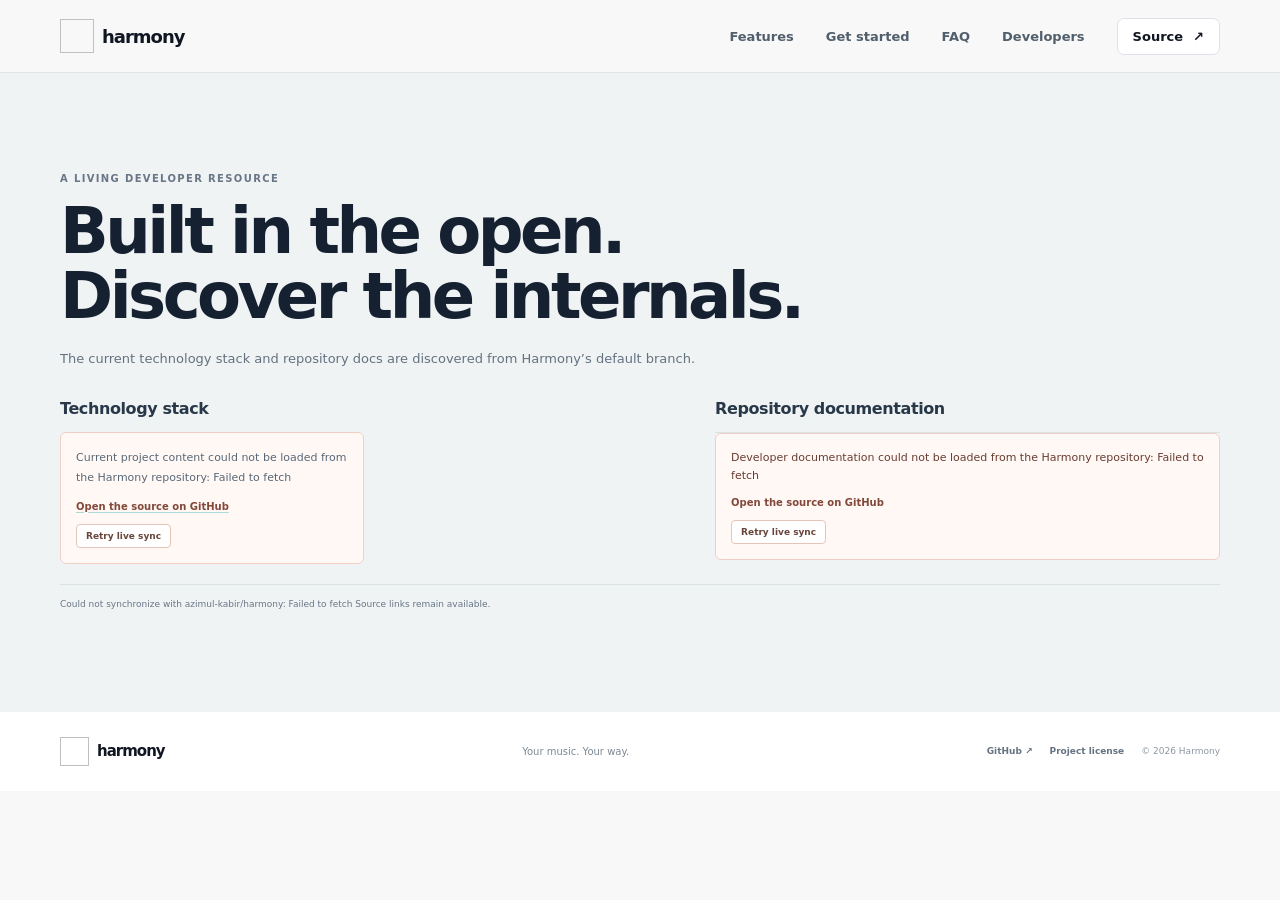
==== developers.html @ 76d9accb "Build live-synced Harmony developer site Co-authored-by: Copilot App <223556219+Copilot@users.norepl" ====
<!doctype html>
<html lang="en">
  <head>
    <meta charset="utf-8">
    <meta name="viewport" content="width=device-width, initial-scale=1">
    <meta name="theme-color" content="#f7f8f7">
    <meta name="description" content="Explore Harmony's technology stack, architecture, configuration, and API documentation from its source repository.">
    <link rel="canonical" href="https://harmony.azimulkabir.com/developers.html">
    <title>Developers · Harmony</title>
    <link id="site-icon" rel="icon" type="image/png">
    <link rel="stylesheet" href="styles.css">
    <script src="site-shell.js" defer></script>
    <script src="script.js" defer></script>
  </head>
  <body data-page="developers">
    <div data-site-header></div>
    <main>
      <section class="developers section-pad">
        <div class="container">
          <p class="eyebrow">A LIVING DEVELOPER RESOURCE</p>
          <h1 class="page-heading">Built in the open.<br>Discover the internals.</h1>
          <p class="page-lede">The current technology stack and repository docs are discovered from Harmony’s default branch.</p>
          <div class="developer-layout">
            <section>
              <h2 class="subsection-title">Technology stack</h2>
              <div class="tech-grid live-content markdown-content" id="live-tech-stack" aria-live="polite">
                <p class="source-loading">Loading the current stack…</p>
              </div>
            </section>
            <section>
              <h2 class="subsection-title">Repository documentation</h2>
              <div class="doc-list live-content" id="live-developer-docs" aria-live="polite">
                <p class="source-loading">Finding developer documentation…</p>
              </div>
            </section>
          </div>
          <p class="source-status" data-source-status>Fetching current developer documentation…</p>
        </div>
      </section>
    </main>
    <div data-site-footer></div>
  </body>
</html>
---- styles.css ----
:root {
  color-scheme: light;
  --paper: #f7f8f7;
  --white: #fff;
  --ink: #101722;
  --muted: #637080;
  --line: #e4e8ec;
  --navy: #0d1625;
  --teal: #25c9b9;
  --teal-dark: #107f7b;
  --font-body: 'Avenir Next', Avenir, system-ui, sans-serif;
  --font-display: 'Avenir Next', Avenir, system-ui, sans-serif;
}

* { box-sizing: border-box; }
html { scroll-behavior: smooth; scroll-padding-top: 88px; }
body { margin: 0; background: var(--paper); color: var(--ink); font-family: var(--font-body); font-size: 15px; -webkit-font-smoothing: antialiased; }
a { color: inherit; text-decoration: none; }
button { font: inherit; }
img { display: block; max-width: 100%; }
.container { width: min(1160px, calc(100% - 64px)); margin: 0 auto; }
.site-header { position: sticky; z-index: 10; top: 0; border-bottom: 1px solid rgba(15, 25, 39, .08); background: rgba(247, 248, 247, .92); backdrop-filter: blur(16px); }
.nav { height: 72px; display: flex; align-items: center; justify-content: space-between; }
.brand { display: inline-flex; align-items: center; gap: 8px; font-family: var(--font-display); font-size: 18px; font-weight: 800; letter-spacing: -1px; }
.brand img { width: 34px; height: 34px; object-fit: contain; }
.nav-links { display: flex; align-items: center; gap: 32px; color: #515e6c; font-size: 13px; font-weight: 600; }
.nav-links a:not(.nav-github):hover, .footer-links a:hover { color: var(--teal-dark); }
.nav-github { display: inline-flex; align-items: center; gap: 10px; padding: 10px 15px; border: 1px solid #dce2e8; border-radius: 7px; color: var(--ink); background: white; }
.nav-github:hover { border-color: #aebdc8; }
.menu-toggle { display: none; }
.hero { padding: 72px 0 0; }
.hero-heading { display: grid; grid-template-columns: 1fr .74fr; gap: 60px; align-items: end; margin-bottom: 37px; }
.eyebrow { display: flex; align-items: center; gap: 8px; margin: 0 0 15px; color: #687687; font-size: 10px; font-weight: 700; letter-spacing: 1.35px; }
.live-dot { width: 7px; height: 7px; flex: 0 0 7px; border-radius: 50%; background: #25bfa4; box-shadow: 0 0 0 3px rgba(37, 191, 164, .12); }
h1, h2, h3, p { margin-top: 0; }
h1, h2, h3 { font-family: var(--font-display); }
.hero h1 { margin: 0; color: #111c2a; font-size: clamp(54px, 7vw, 82px); font-weight: 600; letter-spacing: -5.5px; line-height: .98; }
.hero h1 span { color: #178a89; }
.hero-intro { padding-bottom: 5px; }
.hero-intro > p { max-width: 450px; margin-bottom: 19px; color: #596776; font-size: 15px; line-height: 1.75; }
.hero-actions { display: flex; align-items: center; gap: 23px; }
.button { min-height: 44px; display: inline-flex; align-items: center; justify-content: center; gap: 14px; padding: 0 16px; border-radius: 6px; font-size: 12px; font-weight: 700; transition: background .2s ease, transform .2s ease; }
.button:hover { transform: translateY(-1px); }
.button-dark { background: var(--navy); color: white; }
.button-dark:hover { background: #202e41; }
.text-link { display: inline-flex; align-items: center; gap: 7px; color: #293849; font-size: 11px; font-weight: 700; }
.text-link:hover { color: var(--teal-dark); }
.hero-image { overflow: hidden; margin: 0; border: 1px solid #e2e6e8; border-radius: 11px; background: #111925; box-shadow: 0 20px 50px rgba(24, 39, 52, .1); }
.hero-image img { width: 100%; height: auto; }
.hero-meta { display: flex; justify-content: space-between; padding: 15px 1px 0; color: #778392; font-size: 10px; }
.hero-meta > span:first-child { display: flex; align-items: center; gap: 8px; }
.hero-meta .live-dot { width: 6px; height: 6px; flex-basis: 6px; }
.hero-release a { color: #283c50; font-weight: 700; }
.home-hero .source-status { margin-top: 10px; padding-top: 9px; }
.home-highlights { background: #f0f3f4; }
.home-highlights .feature-grid, .home-gallery .screenshot-grid { grid-template-columns: repeat(3, minmax(0, 1fr)); }
.section-more-link { margin-top: 23px; }
.home-gallery { background: #fff; }
.home-links { background: #f7f8f7; }
.home-links-grid { display: grid; grid-template-columns: repeat(3, minmax(0, 1fr)); gap: 15px; }
.home-link-card { min-height: 155px; display: flex; flex-direction: column; align-items: flex-start; padding: 20px; border: 1px solid #e0e5e9; border-radius: 8px; background: #fff; transition: border-color .2s ease, transform .2s ease; }
.home-link-card:hover { transform: translateY(-2px); border-color: #9dc9c5; }
.home-link-card .eyebrow { margin-bottom: 16px; color: #278b89; font-size: 9px; }
.home-link-card strong { margin-bottom: 7px; color: #1c2a3a; font-size: 15px; font-weight: 600; letter-spacing: -.3px; }
.home-link-card > span:last-child { color: #697787; font-size: 10px; line-height: 1.7; }
.page-intro { background: #f0f3f4; }
.page-heading, .page-intro h1 { margin: 0; color: #152131; font-size: clamp(42px, 6vw, 64px); font-weight: 600; letter-spacing: -3.5px; line-height: 1.02; }
.page-lede { max-width: 650px; margin: 17px 0 29px; color: #647180; font-size: 13px; line-height: 1.8; }
.page-intro .feature-grid { margin-top: 32px; }
.setup .page-lede { margin-bottom: 26px; }
.setup .guide-panel { max-width: 900px; }
.setup-more { max-width: 900px; margin-top: 14px; }
.setup-more > h2 { margin: 0 0 8px; color: #213043; font: 600 18px/1.35 var(--font-display); letter-spacing: -.5px; }
.setup-more > p:not(.eyebrow) { margin-bottom: 13px; color: #697787; font-size: 10px; line-height: 1.7; }
.section-pad { padding: 100px 0; }
.features { margin-top: 91px; border-top: 1px solid var(--line); background: #f0f3f4; }
.section-heading { display: flex; justify-content: space-between; align-items: end; gap: 32px; margin-bottom: 35px; }
.section-heading .eyebrow { margin-bottom: 11px; }
.section-heading h2, .setup h2 { margin: 0; color: #152131; font-size: clamp(34px, 4vw, 46px); font-weight: 600; letter-spacing: -2.4px; line-height: 1.12; }
.section-heading > p { max-width: 340px; margin: 0 0 5px; color: #647180; font-size: 12px; line-height: 1.75; }
.feature-grid { display: grid; grid-template-columns: repeat(2, minmax(0, 1fr)); gap: 17px; }
.feature-card { overflow: hidden; border: 1px solid #e0e5e9; border-radius: 8px; background: #fbfcfc; }
.feature-copy { padding: 19px 21px 21px; }
.feature-number { display: block; margin-bottom: 14px; color: #278b89; font-size: 12px; font-weight: 700; letter-spacing: -.05px; }
.feature-copy h3, .feature-copy h4 { margin: 11px 0 7px; color: #172333; font-size: 17px; font-weight: 600; letter-spacing: -.4px; }
.feature-copy p, .feature-copy li { max-width: 510px; color: #627081; font-size: 11px; line-height: 1.8; }
.feature-copy p:last-child, .feature-copy ul:last-child { margin-bottom: 0; }
.feature-copy ul, .feature-copy ol { padding-left: 17px; }
.feature-copy li + li { margin-top: 5px; }
.source-project-link { display: inline-flex; align-items: center; gap: 7px; margin-top: 11px; color: #137e7b; font-size: 9px; font-weight: 700; }
.source-project-link:hover { color: #0c5654; }
.feature-copy pre, .markdown-content pre { overflow-x: auto; margin: 12px 0; padding: 12px; border: 1px solid #263548; border-radius: 6px; background: #0e1826; color: #e3edf5; font: 10px/1.7 'SFMono-Regular', Consolas, monospace; tab-size: 2; }
.feature-copy pre code, .markdown-content pre code { color: inherit; }
.markdown-content :not(pre) > code { padding: 2px 4px; border-radius: 3px; background: #edf2f3; color: #34505c; font: .9em 'SFMono-Regular', Consolas, monospace; overflow-wrap: anywhere; }
.markdown-content a { color: #137f7b; text-decoration: underline; text-decoration-color: #acdbd7; text-underline-offset: 2px; }
.markdown-content a:hover { color: #0b5553; }
.source-loading, .source-status { color: #687686; font-size: 11px; line-height: 1.7; }
.source-error { padding: 15px; border: 1px solid #efcfc5; border-radius: 6px; background: #fff8f5; color: #683c31; }
.source-error p { margin: 0 0 8px; font-size: 11px; line-height: 1.6; overflow-wrap: anywhere; }
.source-error a { color: #824839; font-size: 10px; font-weight: 700; }
.source-retry { display: block; margin-top: 10px; padding: 6px 9px; border: 1px solid #e5c4b9; border-radius: 4px; background: #fff; color: #68463c; cursor: pointer; font-size: 9px; font-weight: 700; }
.image-unavailable { display: grid; min-height: 100px; place-items: center; padding: 16px; color: #bdc8d4; font-size: 10px; line-height: 1.7; text-align: center; }
.release-date { color: #7a8792; font-size: 9px; }
.library-showcase { background: #fff; }
.screenshot-grid { display: grid; grid-template-columns: repeat(auto-fill, minmax(min(100%, 235px), 1fr)); gap: 14px; align-items: start; }
.screenshot-card { min-width: 0; overflow: hidden; margin: 0; border: 1px solid #e3e7eb; border-radius: 7px; background: #0d1420; }
.screenshot-card > a { display: block; overflow: hidden; background: #101722; }
.screenshot-card img { width: 100%; aspect-ratio: 1.55; object-fit: cover; object-position: top center; transition: transform .3s ease; }
.screenshot-card:hover img { transform: scale(1.025); }
.screenshot-card figcaption { display: flex; align-items: center; justify-content: space-between; gap: 10px; min-height: 41px; padding: 9px 11px; background: #fff; color: #354252; font-size: 10px; text-transform: capitalize; }
.image-arrow { color: #158a84; font-size: 14px; }
.full-gallery-link { margin-top: 21px; }
.setup { padding: 86px 0 80px; background: #f0f3f4; }
.guide-layout { display: grid; grid-template-columns: 1.35fr .65fr; gap: 20px; align-items: start; }
.guide-panel, .guide-aside { min-width: 0; padding: 21px; border: 1px solid #e0e5e9; border-radius: 8px; background: #fff; }
.content-kicker { display: flex; align-items: center; gap: 8px; margin-bottom: 15px; color: #607080; font-size: 9px; font-weight: 700; letter-spacing: .8px; }
.markdown-content h3, .markdown-content h4 { margin: 19px 0 8px; color: #203144; font-size: 16px; letter-spacing: -.3px; }
.markdown-content h2 { margin: 22px 0 10px; color: #203144; font-size: 19px; letter-spacing: -.5px; }
.markdown-content > :first-child { margin-top: 0; }
.markdown-content p, .markdown-content li { color: #586878; font-size: 11px; line-height: 1.8; }
.markdown-content li + li { margin-top: 5px; }
.markdown-content ol, .markdown-content ul { padding-left: 20px; }
.markdown-content ol > li::marker { color: #178a89; font-weight: 700; }
.markdown-content strong { color: #304255; }
.markdown-content h1 { color: #192838; font-size: 24px; }
.guide-aside { position: sticky; top: 88px; }
.guide-aside .eyebrow { font-size: 8px; letter-spacing: 1px; }
.guide-aside h3 { margin: 0 0 9px; color: #213043; font: 600 18px/1.35 var(--font-display); letter-spacing: -.5px; }
.guide-aside > p:not(.eyebrow) { margin: 0 0 15px; color: #697787; font-size: 10px; line-height: 1.7; }
.guide-aside .button { font-size: 10px; }
.guide-doc-content { margin-top: 16px; padding-top: 12px; border-top: 1px solid #e5e9ec; }
.guide-doc-content h3 { margin-top: 0; font-size: 13px; }
.guide-doc-content h4, .guide-doc-content h5, .guide-doc-content h6 { margin-top: 14px; font-size: 11px; }
.guide-doc-content p, .guide-doc-content li { font-size: 9px; }
.guide-doc-content pre { max-height: 160px; padding: 9px; font-size: 8px; }
.install-success { display: flex; gap: 11px; align-items: flex-start; margin-top: 17px; padding: 13px 15px; border: 1px solid #cfe6df; border-radius: 7px; background: #f1faf7; }
.success-mark { width: 20px; height: 20px; display: grid; flex: 0 0 20px; place-items: center; border-radius: 50%; background: #dbf0e9; color: #187263; font-size: 11px; }
.install-success p { margin: 0; color: #526c67; font-size: 10px; line-height: 1.7; }
.install-success strong { color: #23554a; }
.faq-section { background: #fff; }
.faq-list { border-top: 1px solid #e1e6e9; }
.faq-item { padding: 0 3px; border-bottom: 1px solid #e1e6e9; }
.faq-item summary { position: relative; padding: 16px 32px 16px 0; color: #233246; cursor: pointer; font-size: 13px; font-weight: 600; list-style: none; }
.faq-item summary::-webkit-details-marker { display: none; }
.faq-item summary::after { position: absolute; top: 13px; right: 2px; color: #188a86; content: '+'; font-size: 18px; font-weight: 400; }
.faq-item[open] summary::after { content: '−'; }
.faq-answer { max-width: 800px; padding: 0 28px 16px 0; }
.faq-answer p, .faq-answer li { font-size: 10px; }
.faq-source { display: inline-block; margin-top: 6px; color: #157f7c; font-size: 9px; font-weight: 700; }
.developers { background: #f0f3f4; }
.developer-layout { display: grid; grid-template-columns: 1.1fr .9fr; gap: 38px; align-items: start; }
.subsection-title { margin: 0 0 14px; color: #283849; font: 600 16px var(--font-display); letter-spacing: -.4px; }
.tech-grid { display: grid; grid-template-columns: repeat(2, minmax(0, 1fr)); gap: 10px; }
.tech-card { min-width: 0; padding: 14px; border: 1px solid #e0e5e9; border-radius: 6px; background: #fff; }
.tech-card h4 { margin: 0 0 8px; color: #267f7c; font-size: 11px; text-transform: capitalize; }
.tech-card ul { margin: 0; padding-left: 16px; }
.tech-card li { margin-top: 4px; color: #5d6c7c; font-size: 9px; line-height: 1.6; overflow-wrap: anywhere; }
.doc-list { border-top: 1px solid #dbe2e6; }
.doc-link { display: grid; grid-template-columns: minmax(0, 1fr) 18px; gap: 3px 12px; align-items: center; padding: 11px 3px; border-bottom: 1px solid #dbe2e6; }
.doc-link strong { overflow: hidden; color: #324257; font-size: 10px; text-overflow: ellipsis; text-transform: capitalize; }
.doc-link small { overflow: hidden; color: #82909c; font-size: 8px; text-overflow: ellipsis; }
.doc-link .image-arrow { grid-column: 2; grid-row: 1 / 3; }
.doc-link:hover strong { color: #137e7b; }
.source-status { margin: 20px 0 0; padding-top: 12px; border-top: 1px solid #dbe2e6; font-size: 9px; }
.source-status[role='alert'] { color: #824839; }
.site-footer { padding: 25px 0; background: white; }
.footer-inner { display: flex; align-items: center; justify-content: space-between; gap: 20px; }
.footer-brand { font-size: 15px; }
.footer-brand img { width: 29px; height: 29px; }
.footer-inner > p { margin: 0; color: #7c8893; font-size: 10px; }
.footer-links { display: flex; align-items: center; gap: 17px; color: #667382; font-size: 9px; }
.footer-links a { font-weight: 600; }
.footer-links span { color: #8b96a1; }

@media (prefers-reduced-motion: reduce) {
  *, *::before, *::after { scroll-behavior: auto !important; animation-duration: .01ms !important; animation-iteration-count: 1 !important; transition-duration: .01ms !important; }
}
@media (max-width: 840px) {
  .container { width: min(100% - 44px, 680px); }
  .hero { padding-top: 54px; }
  .hero-heading { grid-template-columns: 1fr; gap: 19px; }
  .hero-intro { max-width: 550px; }
  .hero-intro > p { margin-bottom: 14px; }
  .section-pad { padding: 77px 0; }
  .features { margin-top: 68px; }
  .section-heading { align-items: start; flex-direction: column; gap: 12px; }
  .section-heading > p { max-width: 440px; }
  .home-highlights .feature-grid, .home-gallery .screenshot-grid { grid-template-columns: repeat(2, minmax(0, 1fr)); }
  .home-links-grid { grid-template-columns: 1fr; }
  .home-link-card { min-height: 0; }
  .screenshot-grid { grid-template-columns: repeat(auto-fill, minmax(min(100%, 235px), 1fr)); }
  .guide-layout { grid-template-columns: 1fr; gap: 13px; }
  .guide-aside { position: static; }
  .guide-doc-content { max-height: 340px; overflow: auto; }
  .developer-layout { grid-template-columns: 1fr; gap: 28px; }
  .setup { padding: 74px 0; }
  .footer-inner { flex-wrap: wrap; }
}
@media (max-width: 600px) {
  .container { width: calc(100% - 36px); }
  .nav { height: 64px; }
  .menu-toggle { width: 38px; height: 38px; display: flex; flex-direction: column; align-items: center; justify-content: center; gap: 5px; border: 1px solid #dbe1e5; border-radius: 6px; background: transparent; cursor: pointer; }
  .menu-toggle span { width: 16px; height: 1.5px; background: #1a2633; transition: transform .2s ease; }
  .menu-toggle[aria-expanded="true"] span:first-child { transform: translateY(3.25px) rotate(45deg); }
  .menu-toggle[aria-expanded="true"] span:last-child { transform: translateY(-3.25px) rotate(-45deg); }
  .nav-links { position: absolute; top: 63px; right: 0; left: 0; display: none; flex-direction: column; align-items: stretch; gap: 0; padding: 8px 18px 16px; border-bottom: 1px solid var(--line); background: var(--paper); }
  .nav-links.is-open { display: flex; }
  .nav-links > a:not(.nav-github) { padding: 13px 0; border-bottom: 1px solid var(--line); }
  .nav-github { justify-content: center; margin-top: 11px; }
  .hero { padding-top: 43px; }
  .hero-heading { gap: 16px; margin-bottom: 25px; }
  .hero h1 { font-size: clamp(54px, 13vw, 72px); letter-spacing: -4px; }
  .hero-intro > p { font-size: 13px; }
  .hero-actions { flex-wrap: wrap; gap: 13px; }
  .hero-image { margin-right: -3px; margin-left: -3px; border-radius: 6px; }
  .hero-meta { align-items: start; gap: 12px; font-size: 9px; }
  .section-pad { padding: 61px 0; }
  .features { margin-top: 58px; }
  .section-heading h2, .setup h2 { font-size: 35px; letter-spacing: -1.8px; }
  .page-heading, .page-intro h1 { font-size: clamp(39px, 11vw, 52px); letter-spacing: -2.8px; }
  .page-lede { font-size: 12px; }
  .feature-grid { grid-template-columns: 1fr; gap: 13px; }
  .home-highlights .feature-grid, .home-gallery .screenshot-grid { grid-template-columns: 1fr; }
  .feature-copy { padding: 16px; }
  .screenshot-grid { grid-template-columns: 1fr; gap: 13px; }
  .tech-grid { grid-template-columns: 1fr; }
  .setup { padding: 58px 0; }
  .guide-panel, .guide-aside { padding: 16px; }
  .markdown-content h3, .markdown-content h4 { overflow-wrap: anywhere; }
  .hero-meta { flex-wrap: wrap; }
  .faq-item summary { font-size: 12px; }
  .footer-inner { justify-content: space-between; }
  .footer-inner > p { order: 3; width: 100%; }
  .footer-links { gap: 12px; font-size: 8px; }
}
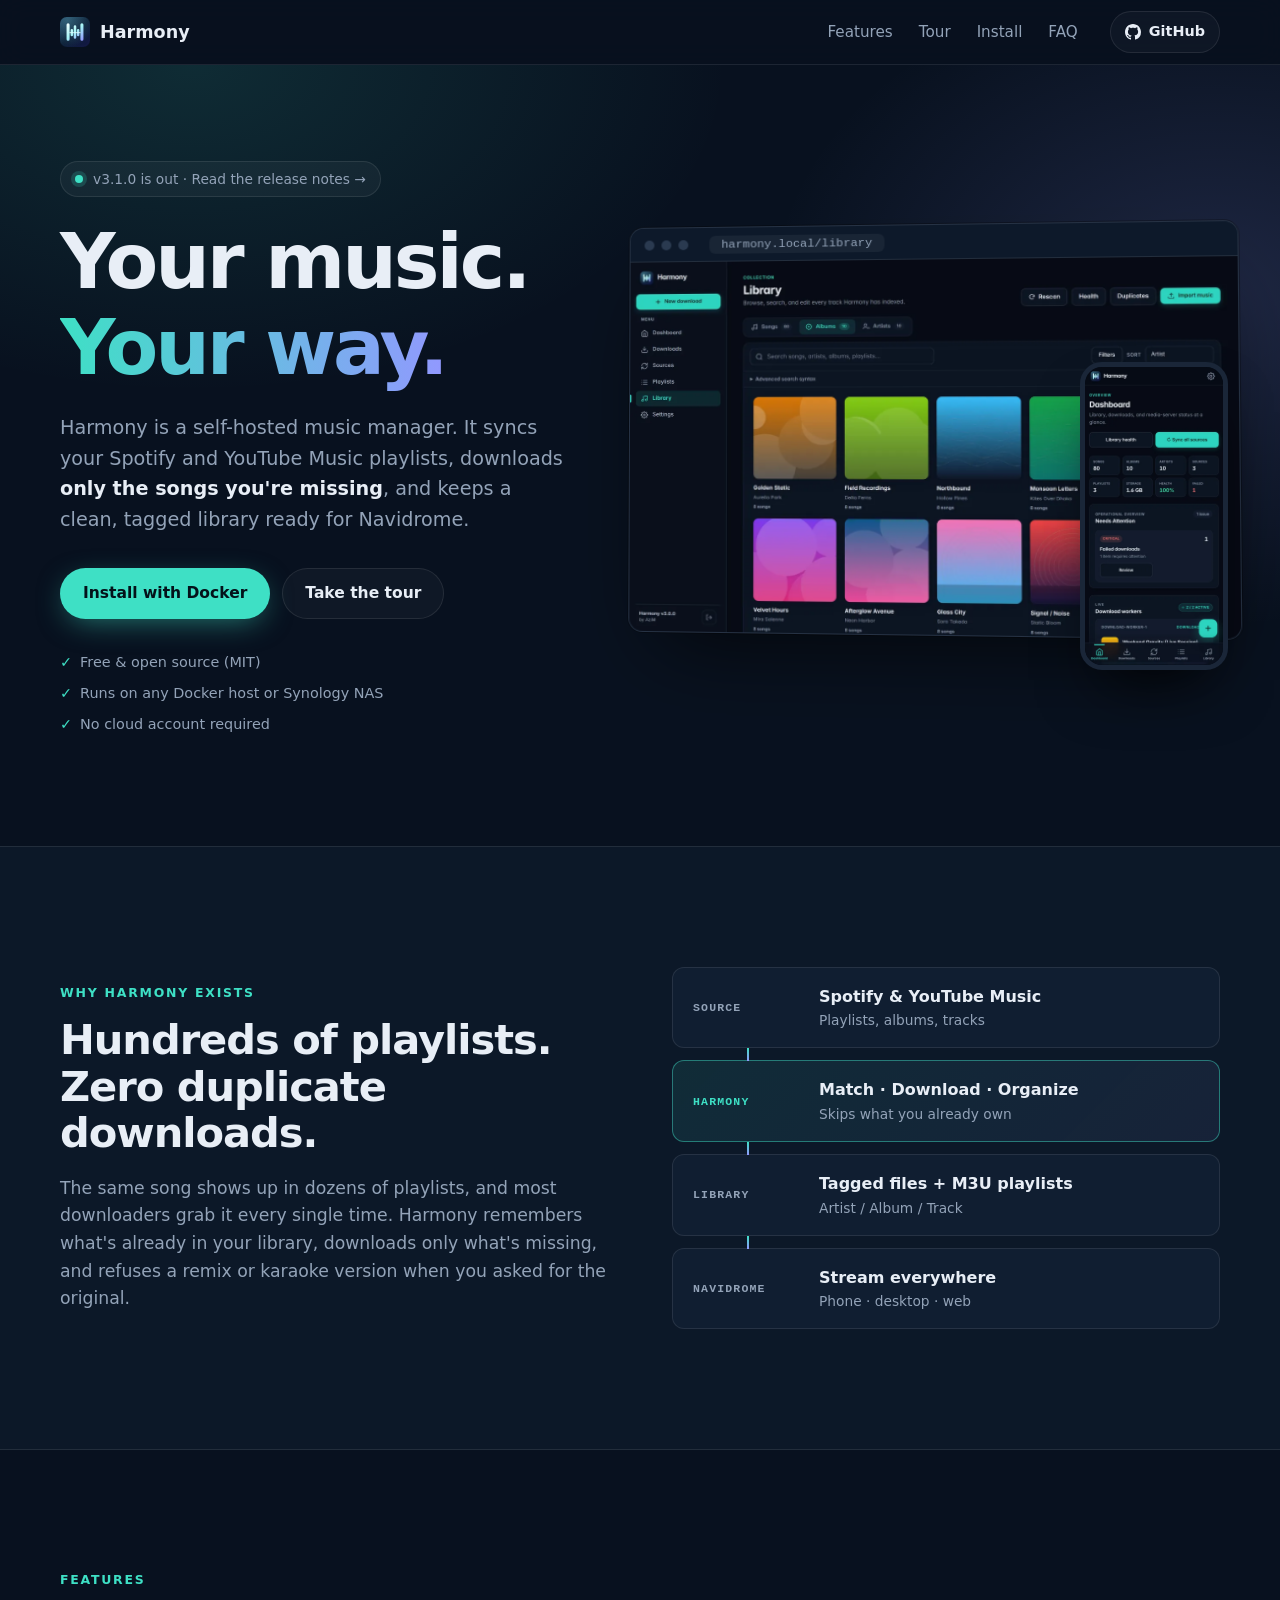
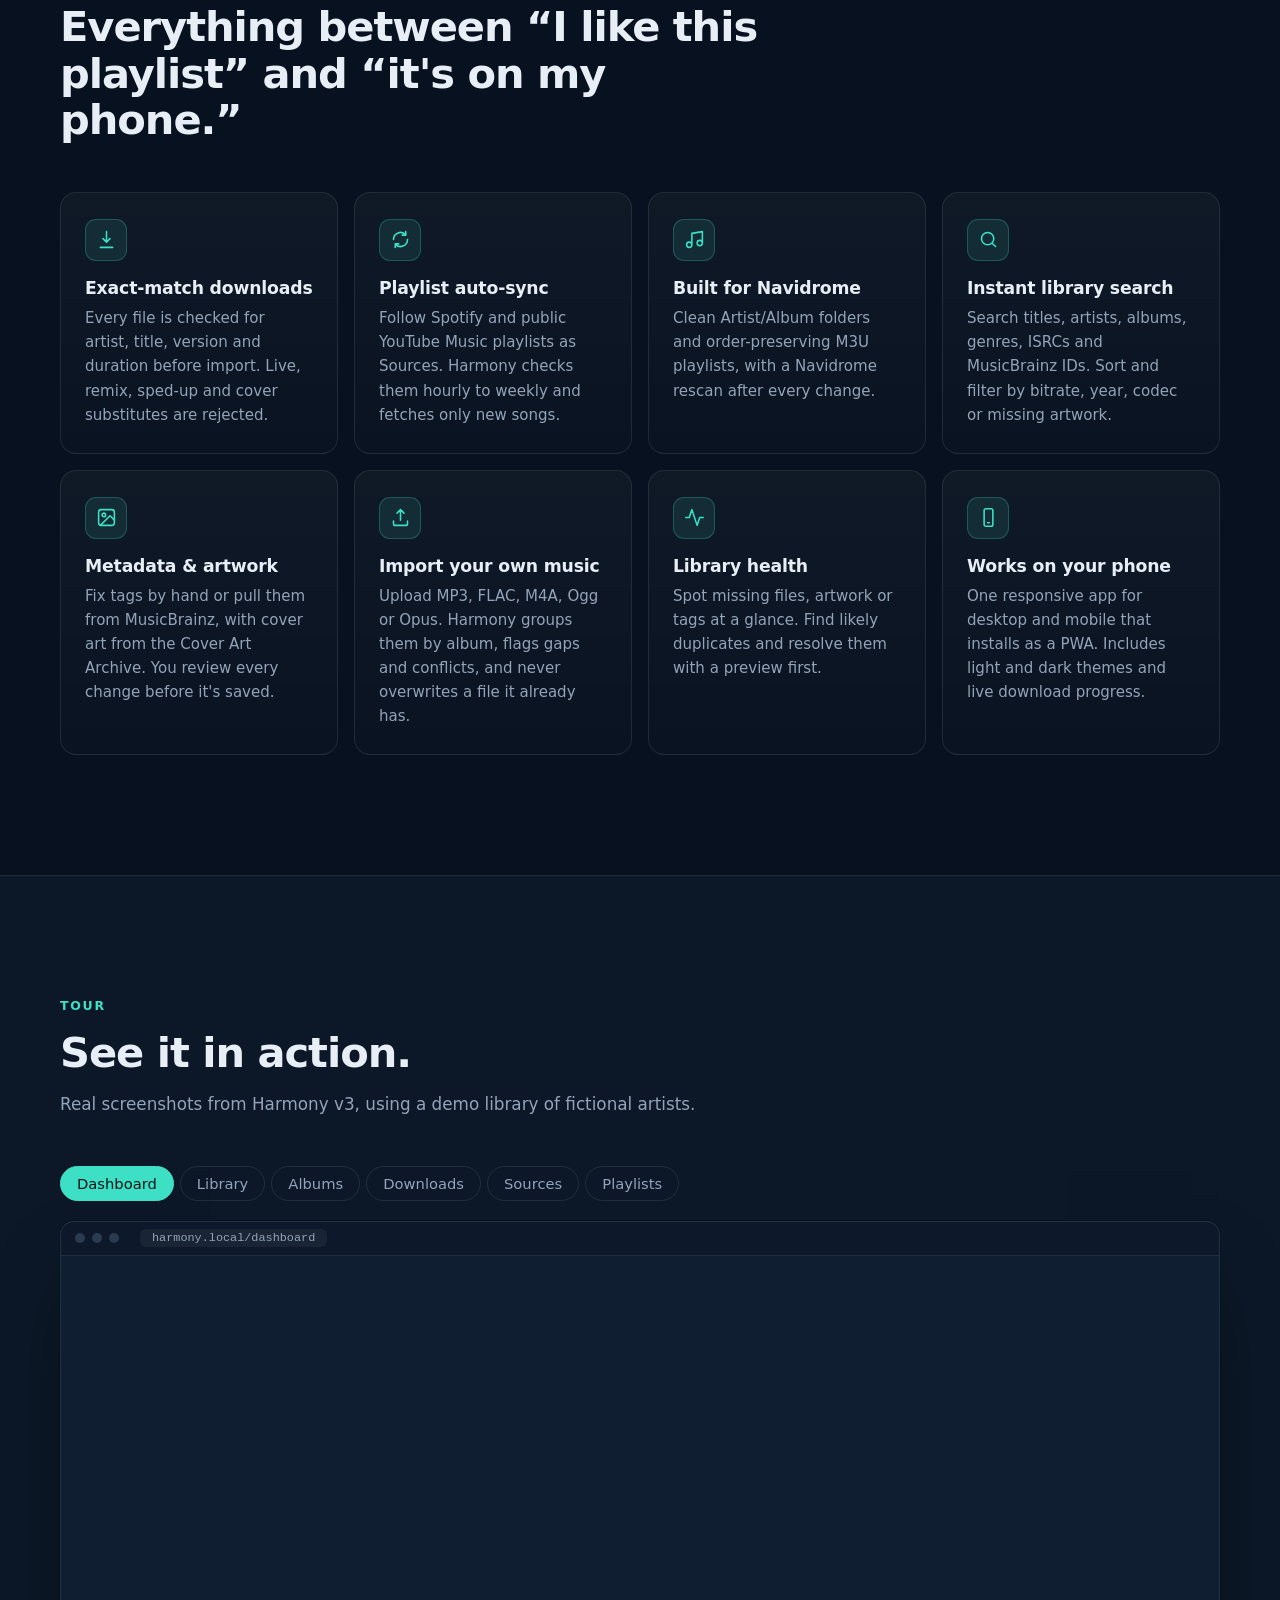
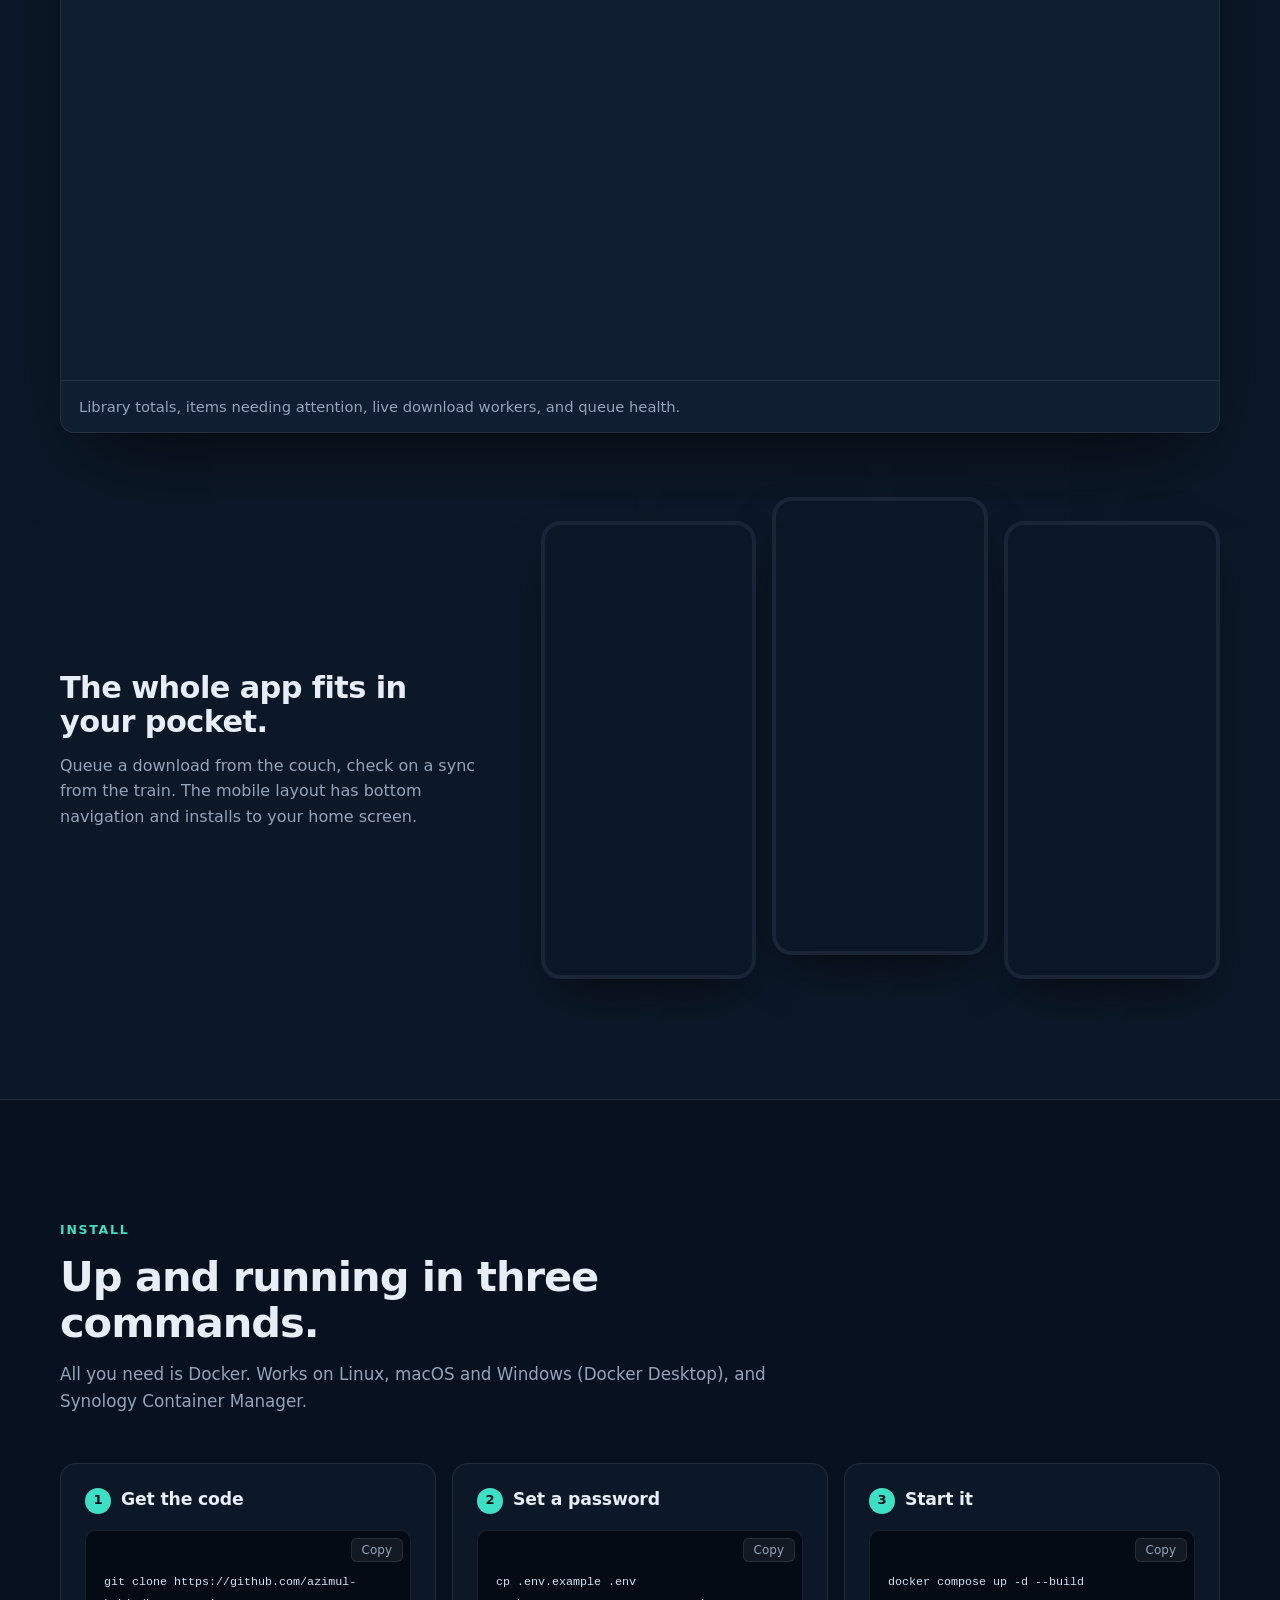
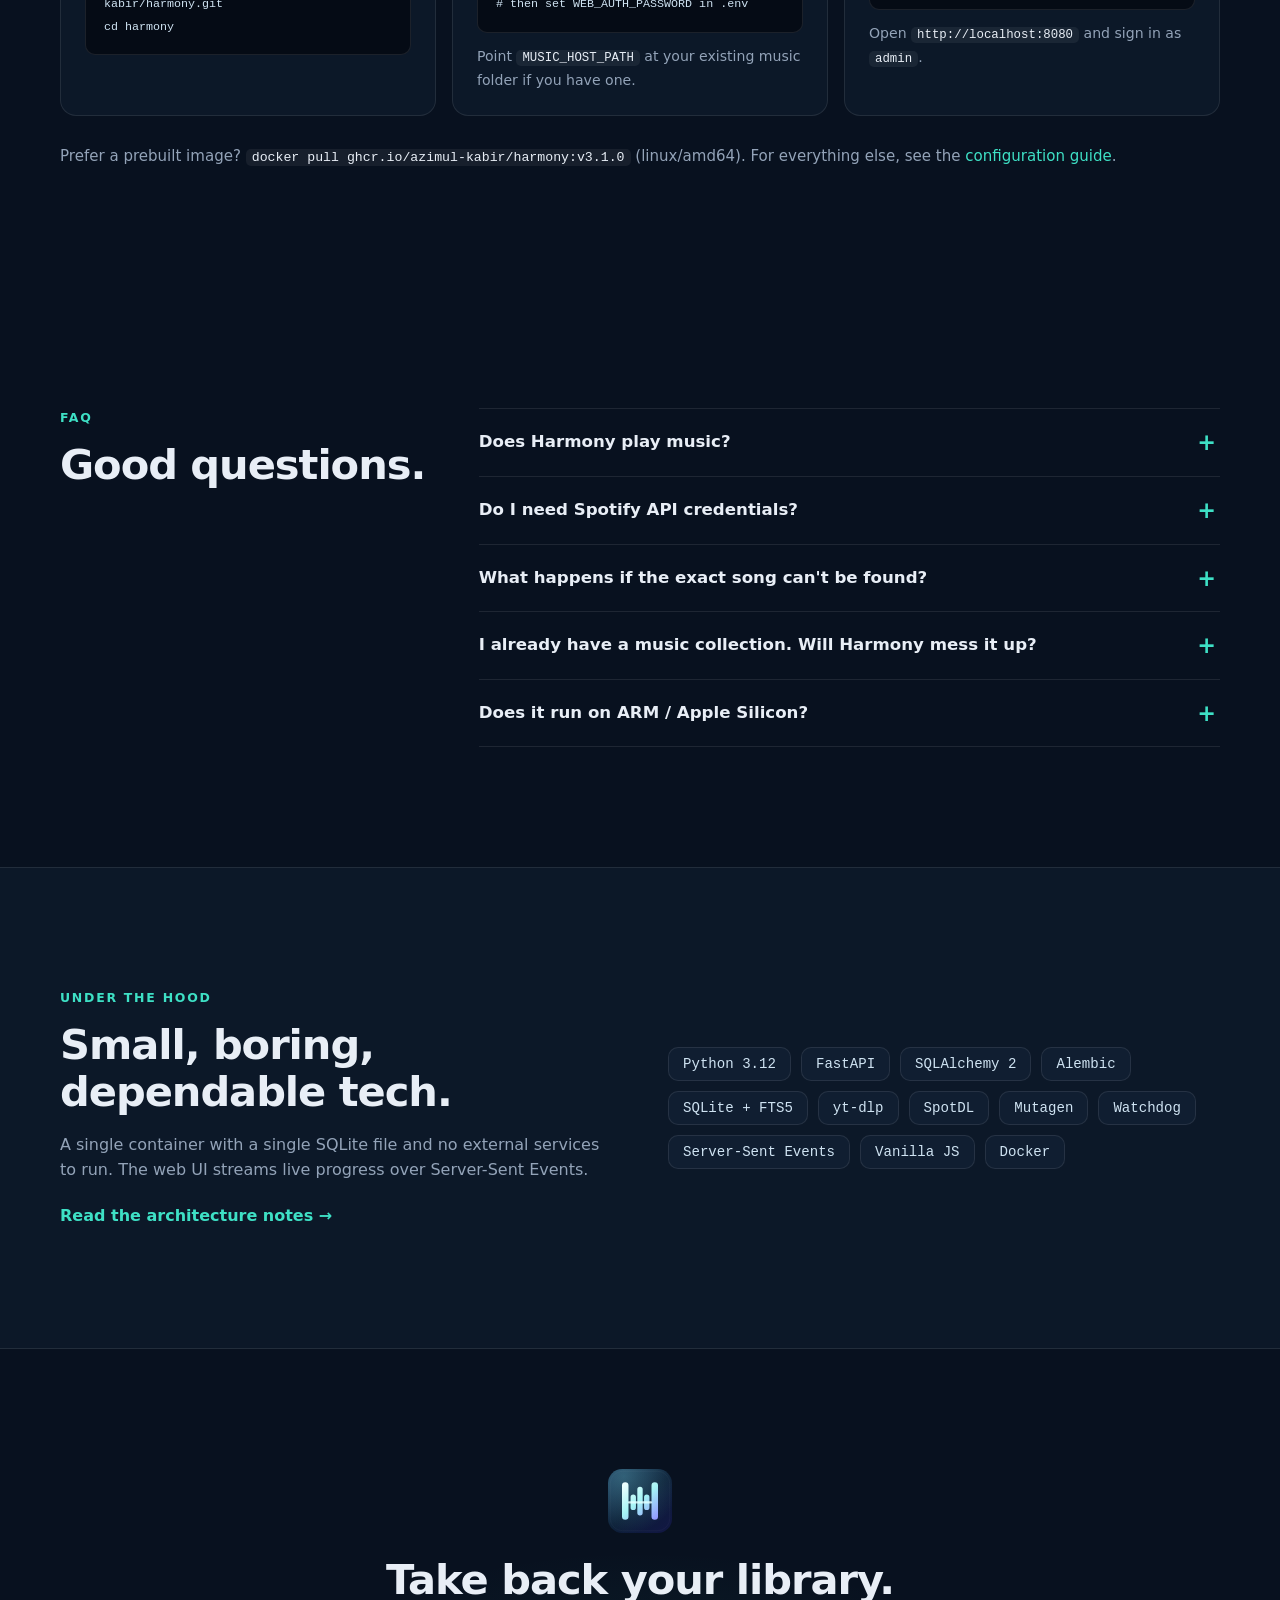
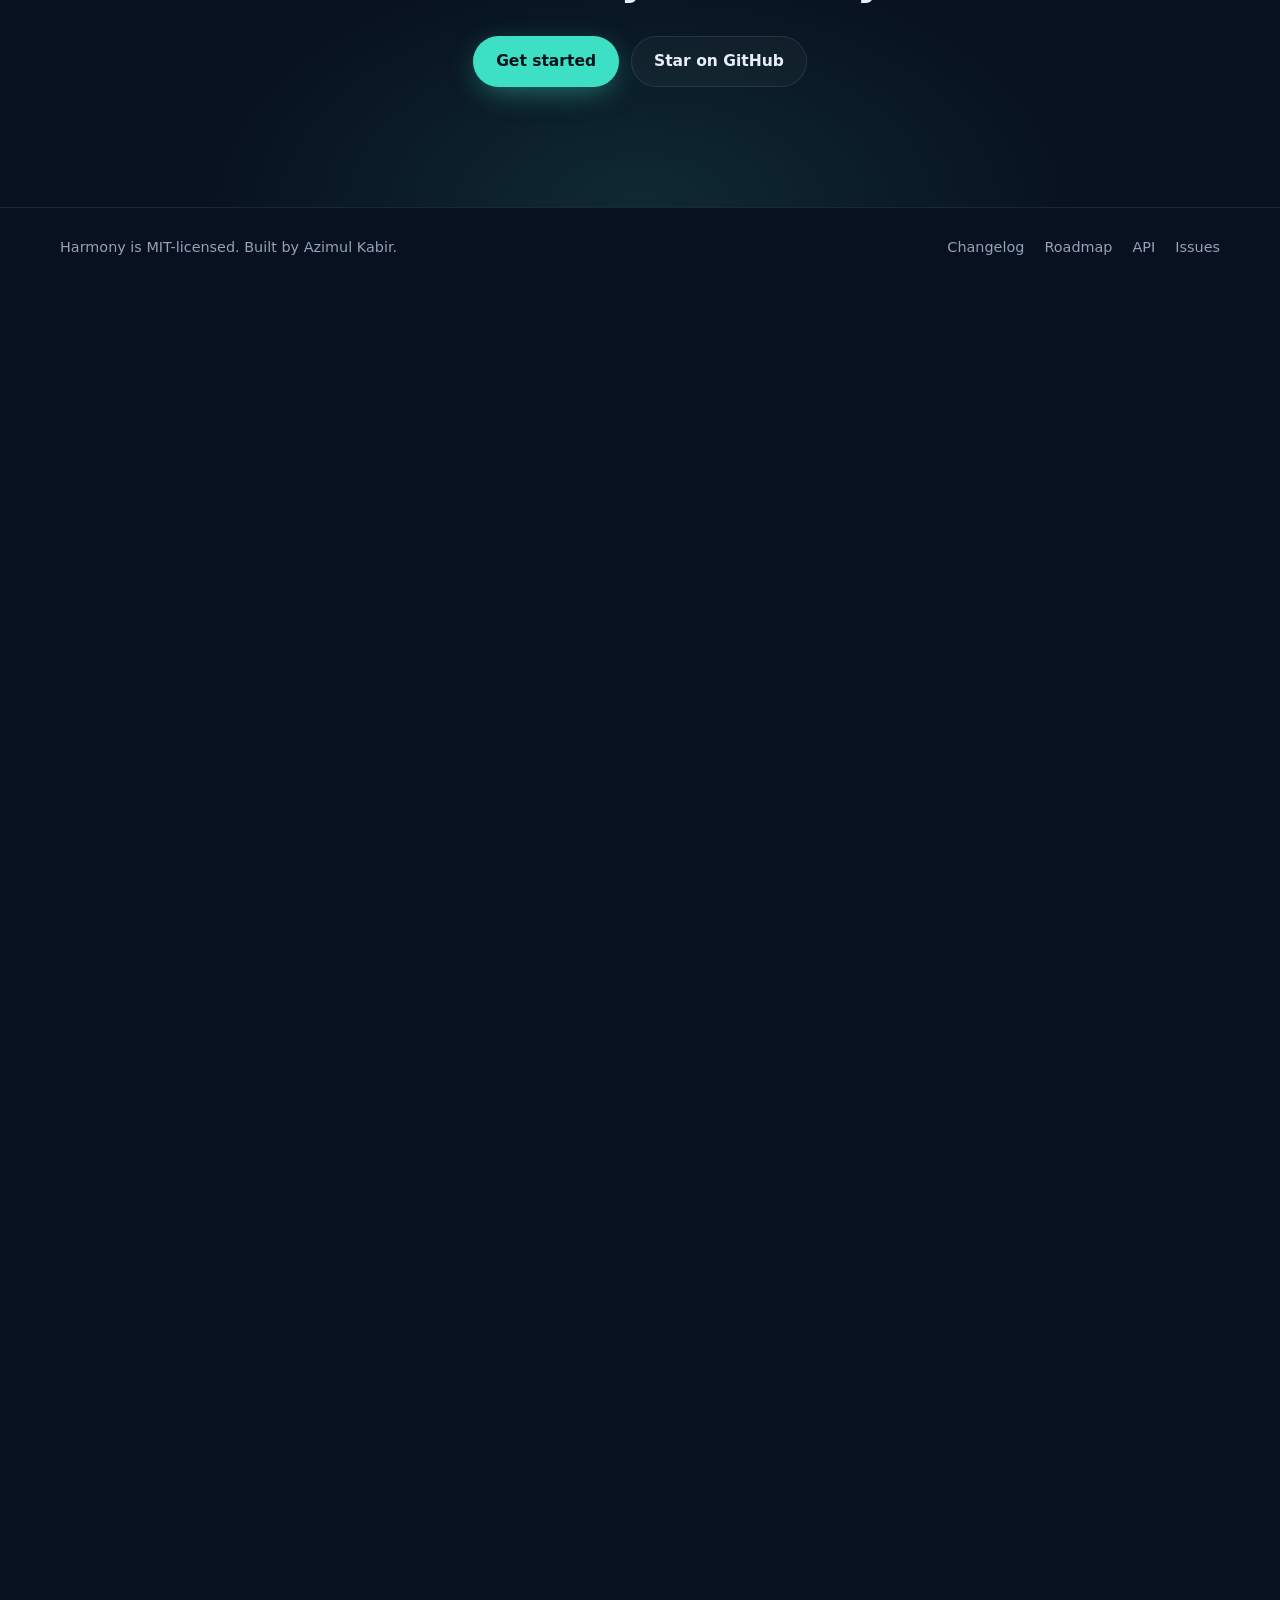
==== commit a0b82088: "Rebuild the site as a single static landing page Replace the multi-page shell that fetched README, s" ====
--- a/developers.html
+++ b/developers.html
@@ -1,43 +1,6 @@
 <!doctype html>
-<html lang="en">
-  <head>
-    <meta charset="utf-8">
-    <meta name="viewport" content="width=device-width, initial-scale=1">
-    <meta name="theme-color" content="#f7f8f7">
-    <meta name="description" content="Explore Harmony's technology stack, architecture, configuration, and API documentation from its source repository.">
-    <link rel="canonical" href="https://harmony.azimulkabir.com/developers.html">
-    <title>Developers · Harmony</title>
-    <link id="site-icon" rel="icon" type="image/png">
-    <link rel="stylesheet" href="styles.css">
-    <script src="site-shell.js" defer></script>
-    <script src="script.js" defer></script>
-  </head>
-  <body data-page="developers">
-    <div data-site-header></div>
-    <main>
-      <section class="developers section-pad">
-        <div class="container">
-          <p class="eyebrow">A LIVING DEVELOPER RESOURCE</p>
-          <h1 class="page-heading">Built in the open.<br>Discover the internals.</h1>
-          <p class="page-lede">The current technology stack and repository docs are discovered from Harmony’s default branch.</p>
-          <div class="developer-layout">
-            <section>
-              <h2 class="subsection-title">Technology stack</h2>
-              <div class="tech-grid live-content markdown-content" id="live-tech-stack" aria-live="polite">
-                <p class="source-loading">Loading the current stack…</p>
-              </div>
-            </section>
-            <section>
-              <h2 class="subsection-title">Repository documentation</h2>
-              <div class="doc-list live-content" id="live-developer-docs" aria-live="polite">
-                <p class="source-loading">Finding developer documentation…</p>
-              </div>
-            </section>
-          </div>
-          <p class="source-status" data-source-status>Fetching current developer documentation…</p>
-        </div>
-      </section>
-    </main>
-    <div data-site-footer></div>
-  </body>
-</html>
+<meta charset="utf-8">
+<title>Harmony</title>
+<link rel="canonical" href="https://harmony.azimulkabir.com/#stack">
+<meta http-equiv="refresh" content="0; url=/#stack">
+<p>This page moved to <a href="/#stack">harmony.azimulkabir.com/#stack</a>.</p>
